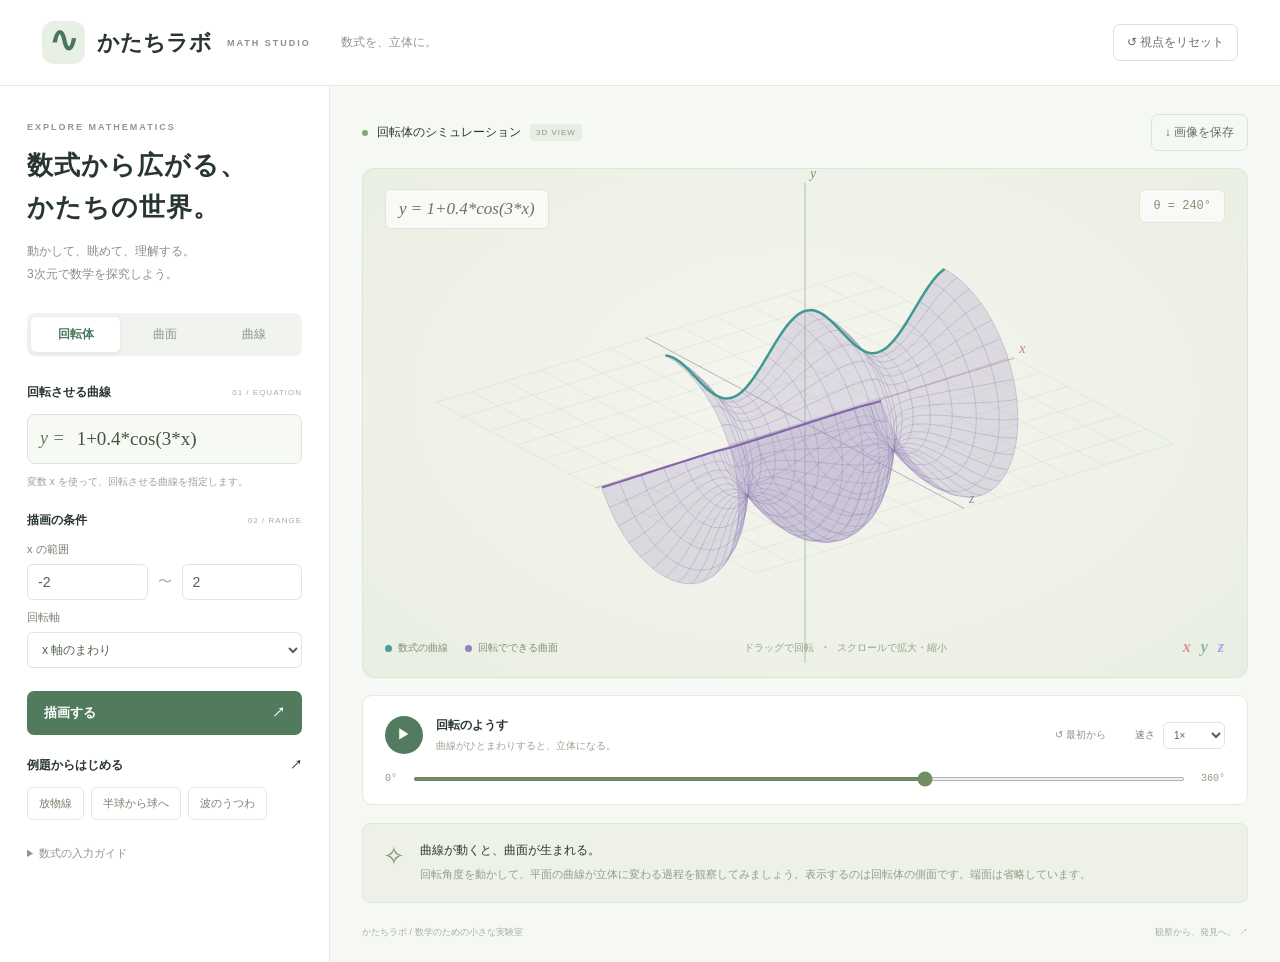
==== index.html @ 1c1b7fb0 "Add interactive 3D mathematics classroom app" ====
<!doctype html>
<html lang="ja"><head><meta charset="utf-8"><meta name="viewport" content="width=device-width,initial-scale=1"><title>かたちラボ — 数式を、立体に。</title><link rel="stylesheet" href="style.css"></head>
<body><header><a class="brand" href="./"><span class="logo">∿</span> かたちラボ <small>MATH STUDIO</small></a><span class="tag">数式を、立体に。</span><button id="resetView" class="outline">↺ 視点をリセット</button></header>
<main><aside><div class="eyebrow">EXPLORE MATHEMATICS</div><h1>数式から広がる、<br>かたちの世界。</h1><p class="intro">動かして、眺めて、理解する。<br>3次元で数学を探究しよう。</p>
<div class="tabs" role="tablist" aria-label="描画モード"><button role="tab" data-mode="revolution" aria-selected="true">回転体</button><button role="tab" data-mode="surface" aria-selected="false">曲面</button><button role="tab" data-mode="curve" aria-selected="false">曲線</button></div>
<form id="form"><div class="section-title"><span id="sectionLabel">回転させる曲線</span><span class="step">01 / EQUATION</span></div><div id="equations"></div><div class="hint" id="formulaHint"></div>
<div class="section-title">描画の条件 <span class="step">02 / RANGE</span></div><div id="ranges"></div><div id="axisWrap"><label for="axis">回転軸</label><select id="axis"><option value="x">x 軸のまわり</option><option value="y">y 軸のまわり</option></select></div>
<button class="primary" type="submit">描画する <span>↗</span></button><p id="error" role="alert"></p></form>
<div class="section-title">例題からはじめる <span>↗</span></div><div id="presets" class="presets"></div><details><summary>数式の入力ガイド</summary><p>演算は + − * / ^、関数は sin, cos, tan, sqrt, abs, exp, log（自然対数）。定数 pi, e が使えます。掛け算は 2*x のように * を入力してください。角度はラジアンです。</p></details></aside>
<section class="workspace"><div class="viewbar"><div><span class="live-dot"></span><strong id="viewTitle">回転体のシミュレーション</strong><span class="badge">3D VIEW</span></div><button id="download" class="outline">↓ 画像を保存</button></div><div class="scene"><canvas id="canvas" aria-label="数式の3次元グラフ。ドラッグで回転、ホイールで拡大縮小"></canvas><div class="scene-top"><span id="formulaDisplay"></span><span id="angleBadge">θ = 0°</span></div><div class="legend"><span><i class="cyan"></i>数式の曲線</span><span><i class="purple"></i>回転でできる曲面</span></div><div class="gesture">ドラッグで回転 <b>·</b> スクロールで拡大・縮小</div><div class="axis-key"><b style="color:#e08d98">x</b><b style="color:#8ab99e">y</b><b style="color:#b3a0ec">z</b></div></div>
<div id="animation" class="animation"><div class="playrow"><button id="play" aria-label="アニメーションを再生">▶</button><div><strong>回転のようす</strong><small>曲線がひとまわりすると、立体になる。</small></div><button id="restart" class="text-btn">↺ 最初から</button><label class="speed">速さ <select id="speed"><option value="0.5">0.5×</option><option value="1" selected>1×</option><option value="2">2×</option></select></label></div><div class="sliderrow"><span>0°</span><input id="progress" aria-label="回転角度" type="range" min="0" max="360" value="0" step="0.1"><span>360°</span></div></div>
<div class="insight"><div class="bulb">✧</div><div><strong id="insightTitle">曲線が動くと、曲面が生まれる。</strong><p id="insightText">回転角度を動かして、平面の曲線が立体に変わる過程を観察してみましょう。</p></div></div><footer><span>かたちラボ / 数学のための小さな実験室</span><span>観察から、発見へ。 ↗</span></footer></section></main><script src="math.js"></script><script src="app.js"></script></body></html>
---- style.css ----
:root{--ink:#28362f;--muted:#87928c;--green:#47775c;--line:#e4e9e3}*{box-sizing:border-box}body{margin:0;background:#f6f8f4;color:var(--ink);font:14px 'Noto Sans JP',sans-serif}button,input,select{font:inherit}button{cursor:pointer}header{height:86px;border-bottom:1px solid var(--line);display:flex;align-items:center;padding:0 42px;gap:30px;background:#fff}.brand{text-decoration:none;color:var(--ink);font-weight:800;font-size:22px;display:flex;align-items:center;gap:12px}.logo{background:#e8f0e6;border-radius:12px;color:var(--green);font-size:35px;width:43px;height:43px;line-height:37px;text-align:center}.brand small{font-size:9px;letter-spacing:2px;color:#87928c;margin-left:3px}.tag{color:#8d978e;font-size:12px}header button{margin-left:auto}.outline{border:1px solid #dce3db;border-radius:7px;background:transparent;padding:9px 13px;color:#5f6f64;font-size:12px}main{max-width:1550px;margin:auto;display:grid;grid-template-columns:330px 1fr;min-height:calc(100vh - 86px)}aside{padding:36px 27px;background:#fff;border-right:1px solid var(--line)}.eyebrow{font-size:9px;letter-spacing:2px;color:#8c9b87;font-weight:700}h1{font-size:26px;line-height:1.6;letter-spacing:1px;margin:13px 0 12px}.intro{font-size:12px;color:#879187;line-height:1.9;margin-bottom:27px}.tabs{display:flex;background:#f0f3ee;padding:4px;border-radius:8px;margin-bottom:28px}.tabs button{flex:1;border:0;background:none;color:#8a9489;padding:9px 0;border-radius:5px;font-size:12px}.tabs button[aria-selected=true]{background:white;color:#47775c;box-shadow:0 2px 5px #233e1710;font-weight:700}.section-title{display:flex;justify-content:space-between;align-items:center;font-size:12px;font-weight:700;margin:22px 0 13px}.step{font-size:8px;letter-spacing:1px;color:#a4aea1;font-weight:400}label{display:block;font-size:11px;color:#778273;margin:10px 0 7px}.equation{display:flex;align-items:center;background:#f7f9f5;border:1px solid #dce5d8;border-radius:8px;padding:12px;gap:10px}.equation span{font-family:Georgia,serif;font-size:18px;font-style:italic;color:#637b56;white-space:nowrap}.equation input{width:100%;border:0;background:none;outline:none;color:#46533e;font:19px Georgia,serif;min-width:0}.equation:focus-within{outline:2px solid #8eae80}.hint{font-size:10px;line-height:1.7;color:#9aa392;margin-top:9px}.range-pair{display:grid;grid-template-columns:1fr 18px 1fr;gap:8px;align-items:center}.range-pair span{color:#adb5a6;text-align:center}.range-pair input,select{width:100%;min-width:0;border:1px solid #e0e6dc;border-radius:6px;background:#fff;padding:9px 10px;color:#53624d}select{font-size:12px}.primary{margin-top:23px;padding:13px 17px;width:100%;background:#527b5e;color:white;border:0;border-radius:7px;font-size:13px;font-weight:600;display:flex;justify-content:space-between}.primary:hover{background:#3d6649}#error{color:#b14444;font-size:12px;line-height:1.7;margin:9px 0}.presets{display:flex;gap:7px;flex-wrap:wrap}.presets button{border:1px solid #e2e8dd;border-radius:6px;background:white;color:#77836e;padding:8px 11px;font-size:11px}.presets button:hover{background:#eef4e9}details{margin-top:24px;font-size:11px;color:#8c9686;line-height:1.8}summary{cursor:pointer}.workspace{padding:28px 32px 0;min-width:0}.viewbar{display:flex;justify-content:space-between;align-items:center;margin-bottom:17px}.viewbar>div{display:flex;align-items:center;gap:9px}.viewbar strong{font-size:12px;font-weight:500}.live-dot{width:6px;height:6px;border-radius:50%;background:#7aab74}.badge{font-size:8px;letter-spacing:1px;color:#8b9985;background:#e9eee4;padding:4px 6px;border-radius:4px}.scene{position:relative;height:510px;background:radial-gradient(ellipse at 50% 45%,#f5f6ee,#e9eee2);border:1px solid #dfe5d7;border-radius:12px;overflow:hidden}canvas{display:block;width:100%;height:100%;touch-action:none;cursor:grab}.scene-top{position:absolute;left:22px;right:22px;top:20px;display:flex;justify-content:space-between;pointer-events:none}.scene-top span{font:italic 17px Georgia,serif;color:#67745d;background:#ffffffb0;border:1px solid #e1e6d9;border-radius:6px;padding:9px 13px}#angleBadge{font:12px monospace;align-self:start;color:#859177}.legend{position:absolute;bottom:22px;left:22px;font-size:10px;display:flex;gap:17px;color:#839077;pointer-events:none}.legend span{display:flex;align-items:center;gap:6px}.legend i{width:7px;height:7px;border-radius:50%;display:inline-block}.cyan{background:#4c9d93}.purple{background:#9281be}.gesture{position:absolute;bottom:22px;left:50%;transform:translateX(-30%);font-size:10px;color:#99a18c;white-space:nowrap;pointer-events:none}.gesture b{padding:0 7px}.axis-key{position:absolute;right:23px;bottom:21px;display:flex;gap:10px;font:italic 16px Georgia,serif}.animation{background:white;border:1px solid var(--line);border-radius:10px;padding:20px 22px;margin-top:17px}.playrow{display:flex;align-items:center;gap:13px}#play{height:38px;width:38px;border:0;border-radius:50%;background:#537b60;color:#fff;padding:0}.playrow strong{display:block;font-size:12px}.playrow small{display:block;font-size:10px;color:#9ba392;margin-top:5px}.text-btn{border:0;background:none;color:#8a9680;font-size:10px;margin-left:auto}.speed{display:flex;align-items:center;gap:8px;font-size:10px;margin:0 0 0 10px;white-space:nowrap}.speed select{width:62px;font-size:10px;padding:6px}.sliderrow{display:flex;align-items:center;gap:14px;margin-top:19px;color:#929c88;font:10px monospace}.sliderrow input{flex:1;accent-color:#718d62;height:4px;cursor:pointer}.insight{display:flex;gap:15px;background:#edf1e7;border:1px solid #e2e8d9;border-radius:8px;padding:17px 20px;margin-top:18px}.bulb{font-size:26px;color:#81956d}.insight strong{font-size:12px;font-weight:500}.insight p{font-size:11px;color:#939e87;margin:6px 0 0;line-height:1.8}footer{display:flex;justify-content:space-between;font-size:9px;color:#a7afa0;padding:23px 0}button:focus-visible,select:focus-visible,input:focus-visible{outline:2px solid #608b72;outline-offset:3px}@media(min-width:1450px){.scene{height:580px}}@media(max-width:1000px){header{padding:0 20px}.brand small,.tag{display:none}main{grid-template-columns:280px 1fr}aside{padding:25px 20px}.workspace{padding:24px 18px}.scene{height:470px}.gesture{display:none}.badge{display:none}.playrow small{display:none}.text-btn{font-size:9px}.speed{margin-left:0}.legend{gap:10px;font-size:9px}}@media(max-width:720px){header{height:68px}.brand{font-size:19px}main{display:flex;flex-direction:column}aside{border-right:0;padding:25px 20px}h1{font-size:24px}h1 br,.intro br{display:none}.intro{margin-bottom:18px}.eyebrow{font-size:8px}.tabs{margin-bottom:18px}.section-title{margin-top:16px}.workspace{padding:20px 14px}.scene{height:410px}.viewbar .outline{font-size:10px}.animation{padding:16px}.scene-top{left:12px;right:12px}.scene-top span{font-size:15px}.legend{left:12px;bottom:17px}.insight{padding:14px}.speed{gap:4px}.playrow{gap:10px}footer span:last-child{display:none}}

[hidden]{display:none!important}
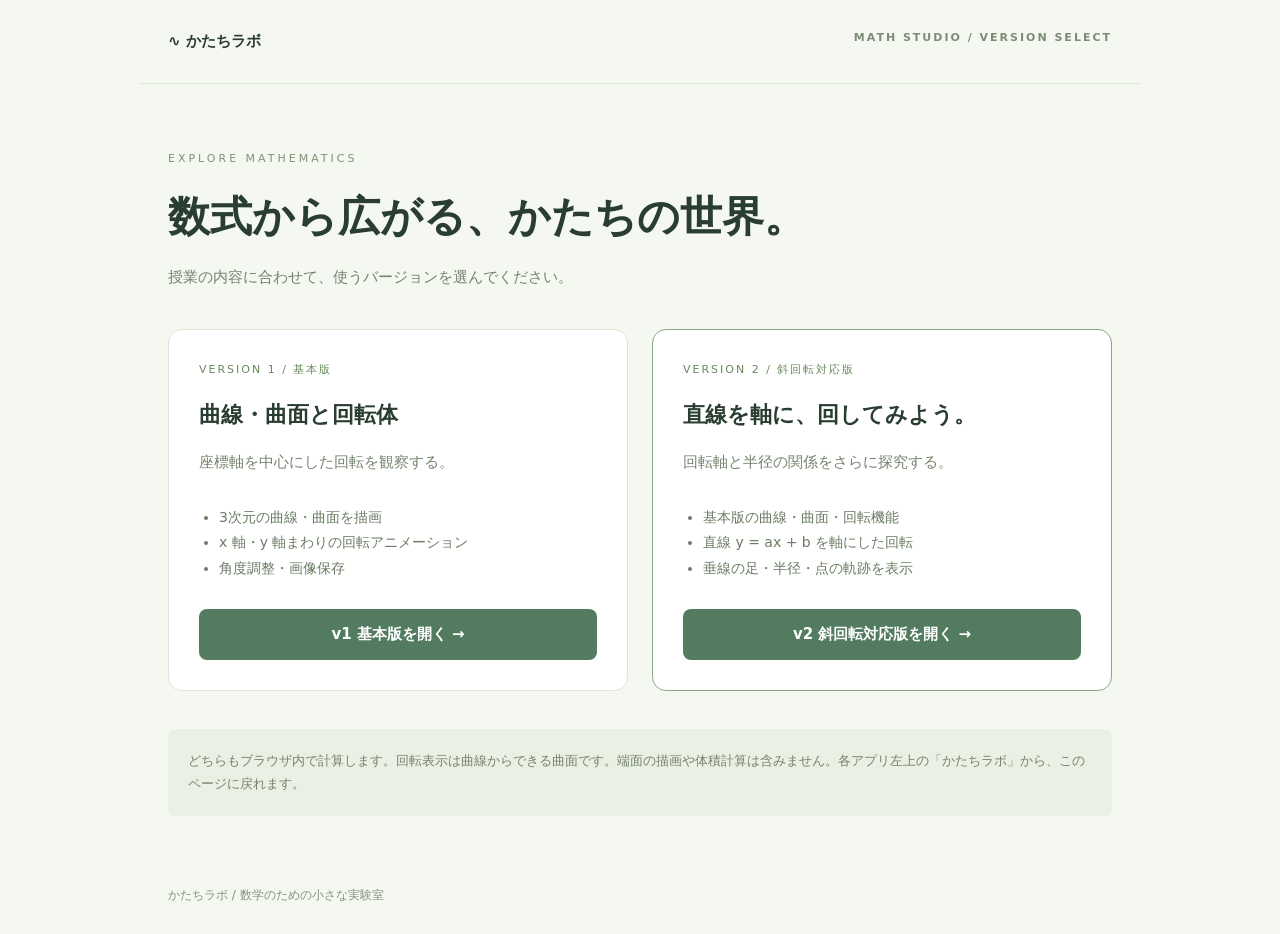
==== commit 632a1d7e: "Publish basic and oblique rotation apps under versioned paths" ====
--- a/index.html
+++ b/index.html
@@ -1,12 +1,4 @@
 <!doctype html>
-<html lang="ja"><head><meta charset="utf-8"><meta name="viewport" content="width=device-width,initial-scale=1"><title>かたちラボ — 数式を、立体に。</title><link rel="stylesheet" href="style.css"></head>
-<body><header><a class="brand" href="./"><span class="logo">∿</span> かたちラボ <small>MATH STUDIO</small></a><span class="tag">数式を、立体に。</span><button id="resetView" class="outline">↺ 視点をリセット</button></header>
-<main><aside><div class="eyebrow">EXPLORE MATHEMATICS</div><h1>数式から広がる、<br>かたちの世界。</h1><p class="intro">動かして、眺めて、理解する。<br>3次元で数学を探究しよう。</p>
-<div class="tabs" role="tablist" aria-label="描画モード"><button role="tab" data-mode="revolution" aria-selected="true">回転体</button><button role="tab" data-mode="surface" aria-selected="false">曲面</button><button role="tab" data-mode="curve" aria-selected="false">曲線</button></div>
-<form id="form"><div class="section-title"><span id="sectionLabel">回転させる曲線</span><span class="step">01 / EQUATION</span></div><div id="equations"></div><div class="hint" id="formulaHint"></div>
-<div class="section-title">描画の条件 <span class="step">02 / RANGE</span></div><div id="ranges"></div><div id="axisWrap"><label for="axis">回転軸</label><select id="axis"><option value="x">x 軸のまわり</option><option value="y">y 軸のまわり</option></select></div>
-<button class="primary" type="submit">描画する <span>↗</span></button><p id="error" role="alert"></p></form>
-<div class="section-title">例題からはじめる <span>↗</span></div><div id="presets" class="presets"></div><details><summary>数式の入力ガイド</summary><p>演算は + − * / ^、関数は sin, cos, tan, sqrt, abs, exp, log（自然対数）。定数 pi, e が使えます。掛け算は 2*x のように * を入力してください。角度はラジアンです。</p></details></aside>
-<section class="workspace"><div class="viewbar"><div><span class="live-dot"></span><strong id="viewTitle">回転体のシミュレーション</strong><span class="badge">3D VIEW</span></div><button id="download" class="outline">↓ 画像を保存</button></div><div class="scene"><canvas id="canvas" aria-label="数式の3次元グラフ。ドラッグで回転、ホイールで拡大縮小"></canvas><div class="scene-top"><span id="formulaDisplay"></span><span id="angleBadge">θ = 0°</span></div><div class="legend"><span><i class="cyan"></i>数式の曲線</span><span><i class="purple"></i>回転でできる曲面</span></div><div class="gesture">ドラッグで回転 <b>·</b> スクロールで拡大・縮小</div><div class="axis-key"><b style="color:#e08d98">x</b><b style="color:#8ab99e">y</b><b style="color:#b3a0ec">z</b></div></div>
-<div id="animation" class="animation"><div class="playrow"><button id="play" aria-label="アニメーションを再生">▶</button><div><strong>回転のようす</strong><small>曲線がひとまわりすると、立体になる。</small></div><button id="restart" class="text-btn">↺ 最初から</button><label class="speed">速さ <select id="speed"><option value="0.5">0.5×</option><option value="1" selected>1×</option><option value="2">2×</option></select></label></div><div class="sliderrow"><span>0°</span><input id="progress" aria-label="回転角度" type="range" min="0" max="360" value="0" step="0.1"><span>360°</span></div></div>
-<div class="insight"><div class="bulb">✧</div><div><strong id="insightTitle">曲線が動くと、曲面が生まれる。</strong><p id="insightText">回転角度を動かして、平面の曲線が立体に変わる過程を観察してみましょう。</p></div></div><footer><span>かたちラボ / 数学のための小さな実験室</span><span>観察から、発見へ。 ↗</span></footer></section></main><script src="math.js"></script><script src="app.js"></script></body></html>
+<html lang="ja"><head><meta charset="utf-8"><meta name="viewport" content="width=device-width,initial-scale=1"><title>かたちラボ — バージョンを選ぶ</title><style>
+*{box-sizing:border-box}body{margin:0;background:#f5f7f1;color:#293d31;font:15px system-ui,sans-serif;line-height:1.8}header,main,footer{max-width:1000px;margin:auto;padding:28px}header{border-bottom:1px solid #dfe6d9;font-weight:700;display:flex;justify-content:space-between}header span{color:#7d8c76;font-size:11px;letter-spacing:2px}main{padding-top:65px}.eyebrow{font-size:11px;letter-spacing:3px;color:#7e9474}h1{font-size:clamp(27px,5vw,42px);line-height:1.5;margin:16px 0}p{color:#75836d}.cards{display:grid;grid-template-columns:1fr 1fr;gap:24px;margin:38px 0}.card{background:#fff;border:1px solid #dfe6d9;border-radius:14px;padding:30px;display:flex;flex-direction:column}.card.new{border-color:#8da783}.badge{color:#68885e;font-size:11px;letter-spacing:2px}h2{margin:15px 0 0;font-size:22px}.card ul{padding-left:20px;color:#6a7c64;font-size:14px;margin-bottom:28px}.card a{margin-top:auto;display:block;text-align:center;padding:12px;border-radius:8px;background:#537b60;color:#fff;text-decoration:none;font-weight:600}.card a:hover{background:#385e43}.card a:focus-visible{outline:3px solid #b78942;outline-offset:4px}.note{background:#eaf0e3;padding:20px;border-radius:8px;font-size:13px}footer{color:#86937b;font-size:12px}@media(max-width:650px){.cards{grid-template-columns:1fr}main{padding-top:32px}header span{display:none}}
+</style></head><body><header>∿ かたちラボ <span>MATH STUDIO / VERSION SELECT</span></header><main><div class="eyebrow">EXPLORE MATHEMATICS</div><h1>数式から広がる、かたちの世界。</h1><p>授業の内容に合わせて、使うバージョンを選んでください。</p><div class="cards"><section class="card"><span class="badge">VERSION 1 / 基本版</span><h2>曲線・曲面と回転体</h2><p>座標軸を中心にした回転を観察する。</p><ul><li>3次元の曲線・曲面を描画</li><li>x 軸・y 軸まわりの回転アニメーション</li><li>角度調整・画像保存</li></ul><a href="./v1/">v1 基本版を開く →</a></section><section class="card new"><span class="badge">VERSION 2 / 斜回転対応版</span><h2>直線を軸に、回してみよう。</h2><p>回転軸と半径の関係をさらに探究する。</p><ul><li>基本版の曲線・曲面・回転機能</li><li>直線 y = ax + b を軸にした回転</li><li>垂線の足・半径・点の軌跡を表示</li></ul><a href="./v2/">v2 斜回転対応版を開く →</a></section></div><p class="note">どちらもブラウザ内で計算します。回転表示は曲線からできる曲面です。端面の描画や体積計算は含みません。各アプリ左上の「かたちラボ」から、このページに戻れます。</p></main><footer>かたちラボ / 数学のための小さな実験室</footer></body></html>
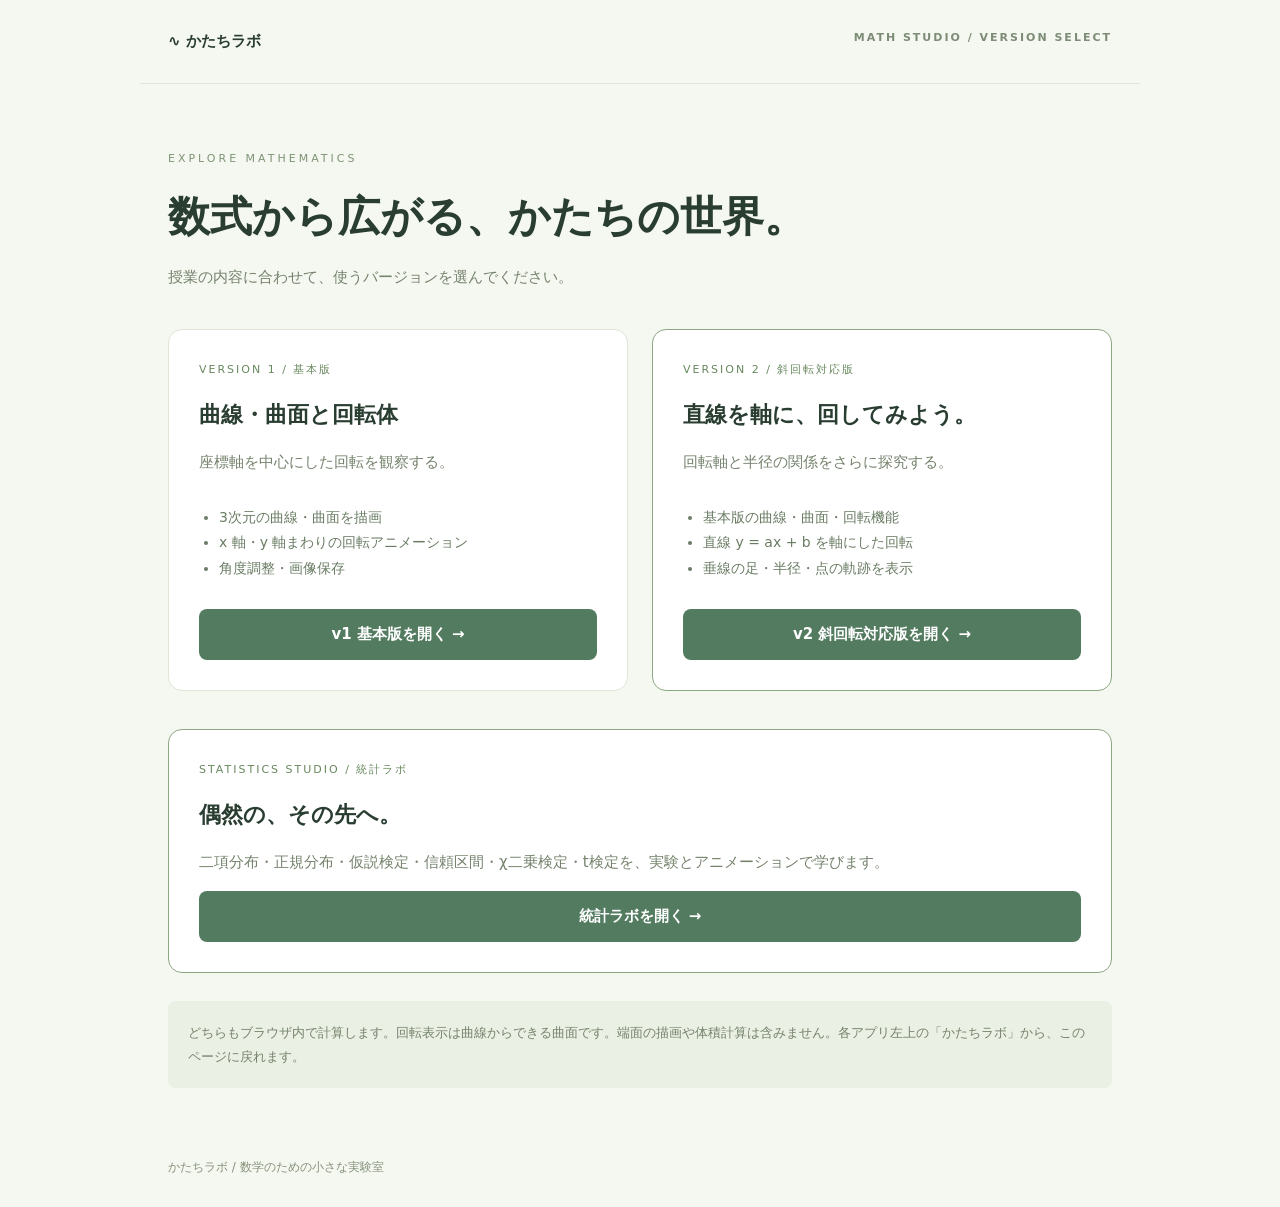
==== commit a0a895bc: "Add interactive statistics learning lab with six topics" ====
--- a/index.html
+++ b/index.html
@@ -1,4 +1,4 @@
 <!doctype html>
 <html lang="ja"><head><meta charset="utf-8"><meta name="viewport" content="width=device-width,initial-scale=1"><title>かたちラボ — バージョンを選ぶ</title><style>
 *{box-sizing:border-box}body{margin:0;background:#f5f7f1;color:#293d31;font:15px system-ui,sans-serif;line-height:1.8}header,main,footer{max-width:1000px;margin:auto;padding:28px}header{border-bottom:1px solid #dfe6d9;font-weight:700;display:flex;justify-content:space-between}header span{color:#7d8c76;font-size:11px;letter-spacing:2px}main{padding-top:65px}.eyebrow{font-size:11px;letter-spacing:3px;color:#7e9474}h1{font-size:clamp(27px,5vw,42px);line-height:1.5;margin:16px 0}p{color:#75836d}.cards{display:grid;grid-template-columns:1fr 1fr;gap:24px;margin:38px 0}.card{background:#fff;border:1px solid #dfe6d9;border-radius:14px;padding:30px;display:flex;flex-direction:column}.card.new{border-color:#8da783}.badge{color:#68885e;font-size:11px;letter-spacing:2px}h2{margin:15px 0 0;font-size:22px}.card ul{padding-left:20px;color:#6a7c64;font-size:14px;margin-bottom:28px}.card a{margin-top:auto;display:block;text-align:center;padding:12px;border-radius:8px;background:#537b60;color:#fff;text-decoration:none;font-weight:600}.card a:hover{background:#385e43}.card a:focus-visible{outline:3px solid #b78942;outline-offset:4px}.note{background:#eaf0e3;padding:20px;border-radius:8px;font-size:13px}footer{color:#86937b;font-size:12px}@media(max-width:650px){.cards{grid-template-columns:1fr}main{padding-top:32px}header span{display:none}}
-</style></head><body><header>∿ かたちラボ <span>MATH STUDIO / VERSION SELECT</span></header><main><div class="eyebrow">EXPLORE MATHEMATICS</div><h1>数式から広がる、かたちの世界。</h1><p>授業の内容に合わせて、使うバージョンを選んでください。</p><div class="cards"><section class="card"><span class="badge">VERSION 1 / 基本版</span><h2>曲線・曲面と回転体</h2><p>座標軸を中心にした回転を観察する。</p><ul><li>3次元の曲線・曲面を描画</li><li>x 軸・y 軸まわりの回転アニメーション</li><li>角度調整・画像保存</li></ul><a href="./v1/">v1 基本版を開く →</a></section><section class="card new"><span class="badge">VERSION 2 / 斜回転対応版</span><h2>直線を軸に、回してみよう。</h2><p>回転軸と半径の関係をさらに探究する。</p><ul><li>基本版の曲線・曲面・回転機能</li><li>直線 y = ax + b を軸にした回転</li><li>垂線の足・半径・点の軌跡を表示</li></ul><a href="./v2/">v2 斜回転対応版を開く →</a></section></div><p class="note">どちらもブラウザ内で計算します。回転表示は曲線からできる曲面です。端面の描画や体積計算は含みません。各アプリ左上の「かたちラボ」から、このページに戻れます。</p></main><footer>かたちラボ / 数学のための小さな実験室</footer></body></html>
+</style></head><body><header>∿ かたちラボ <span>MATH STUDIO / VERSION SELECT</span></header><main><div class="eyebrow">EXPLORE MATHEMATICS</div><h1>数式から広がる、かたちの世界。</h1><p>授業の内容に合わせて、使うバージョンを選んでください。</p><div class="cards"><section class="card"><span class="badge">VERSION 1 / 基本版</span><h2>曲線・曲面と回転体</h2><p>座標軸を中心にした回転を観察する。</p><ul><li>3次元の曲線・曲面を描画</li><li>x 軸・y 軸まわりの回転アニメーション</li><li>角度調整・画像保存</li></ul><a href="./v1/">v1 基本版を開く →</a></section><section class="card new"><span class="badge">VERSION 2 / 斜回転対応版</span><h2>直線を軸に、回してみよう。</h2><p>回転軸と半径の関係をさらに探究する。</p><ul><li>基本版の曲線・曲面・回転機能</li><li>直線 y = ax + b を軸にした回転</li><li>垂線の足・半径・点の軌跡を表示</li></ul><a href="./v2/">v2 斜回転対応版を開く →</a></section></div><section class="card new" style="margin-bottom:28px"><span class="badge">STATISTICS STUDIO / 統計ラボ</span><h2>偶然の、その先へ。</h2><p>二項分布・正規分布・仮説検定・信頼区間・χ二乗検定・t検定を、実験とアニメーションで学びます。</p><a href="./statistics/">統計ラボを開く →</a></section><p class="note">どちらもブラウザ内で計算します。回転表示は曲線からできる曲面です。端面の描画や体積計算は含みません。各アプリ左上の「かたちラボ」から、このページに戻れます。</p></main><footer>かたちラボ / 数学のための小さな実験室</footer></body></html>
